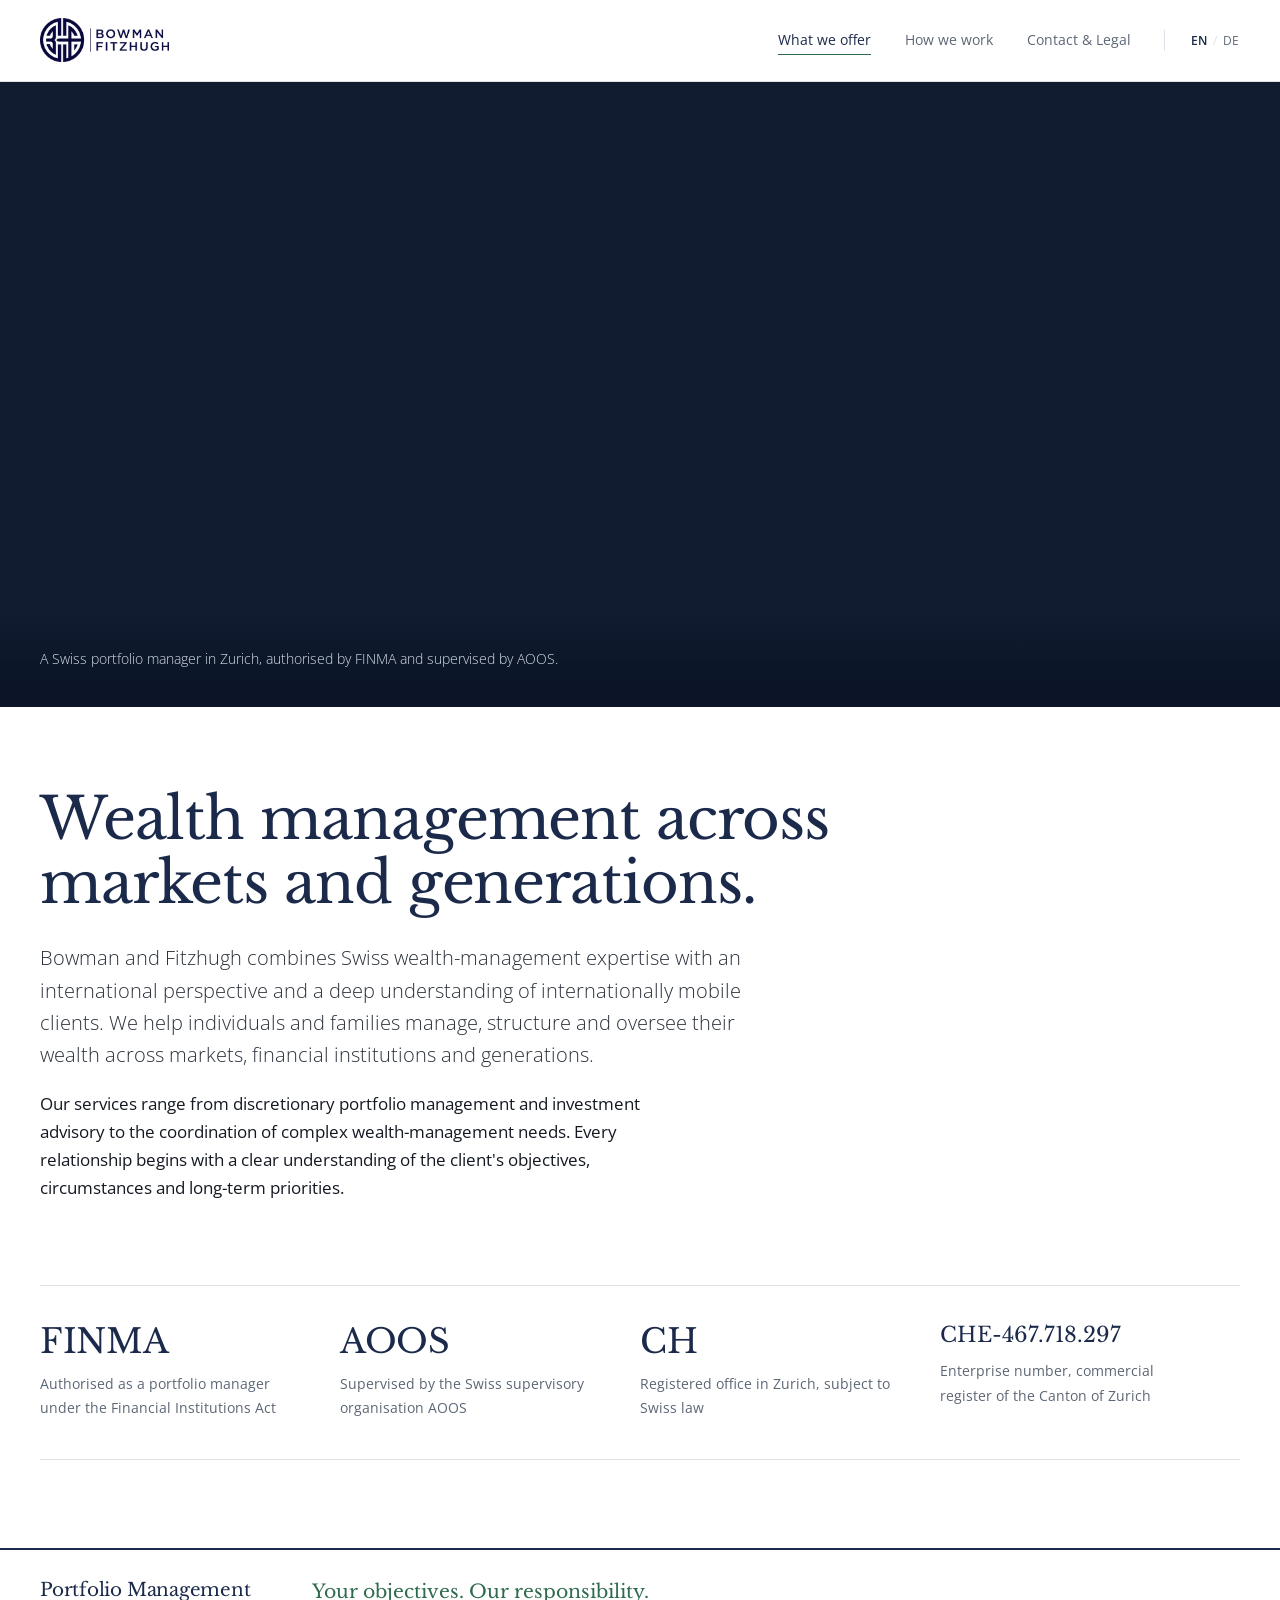
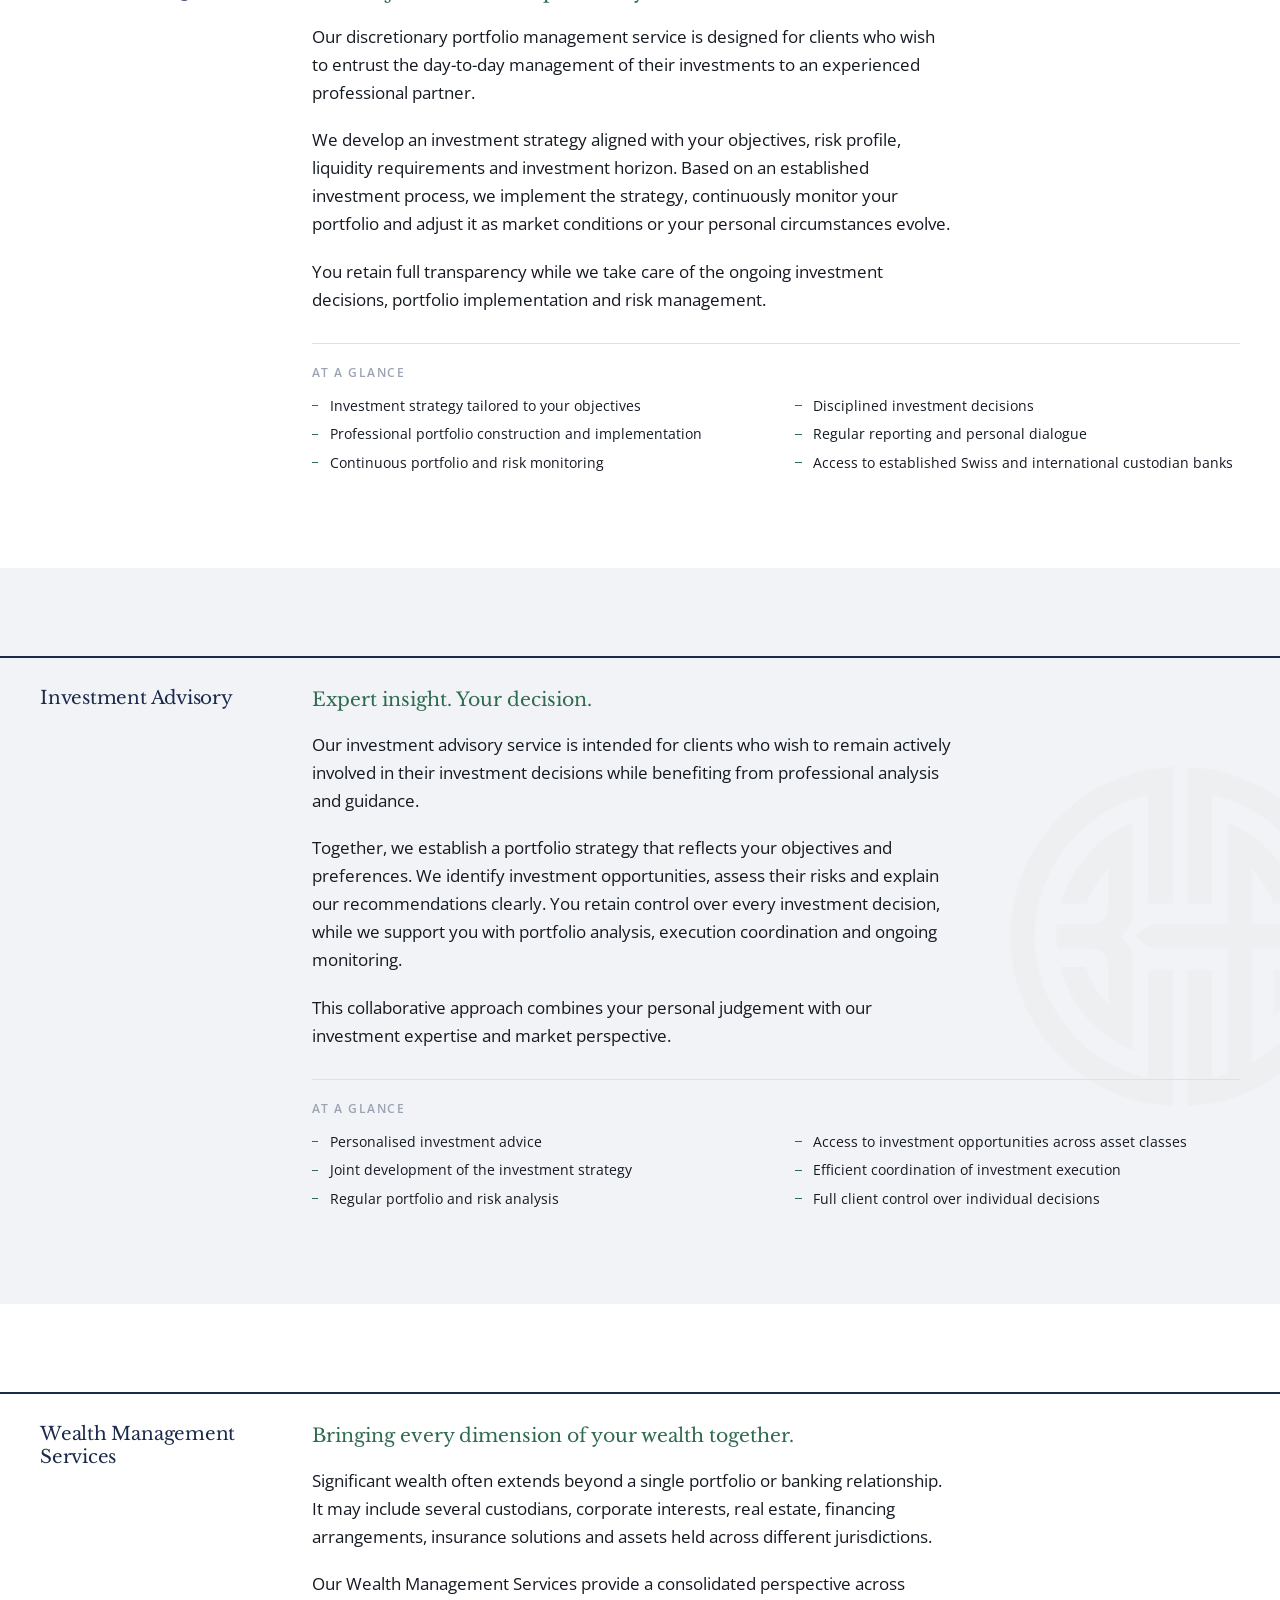
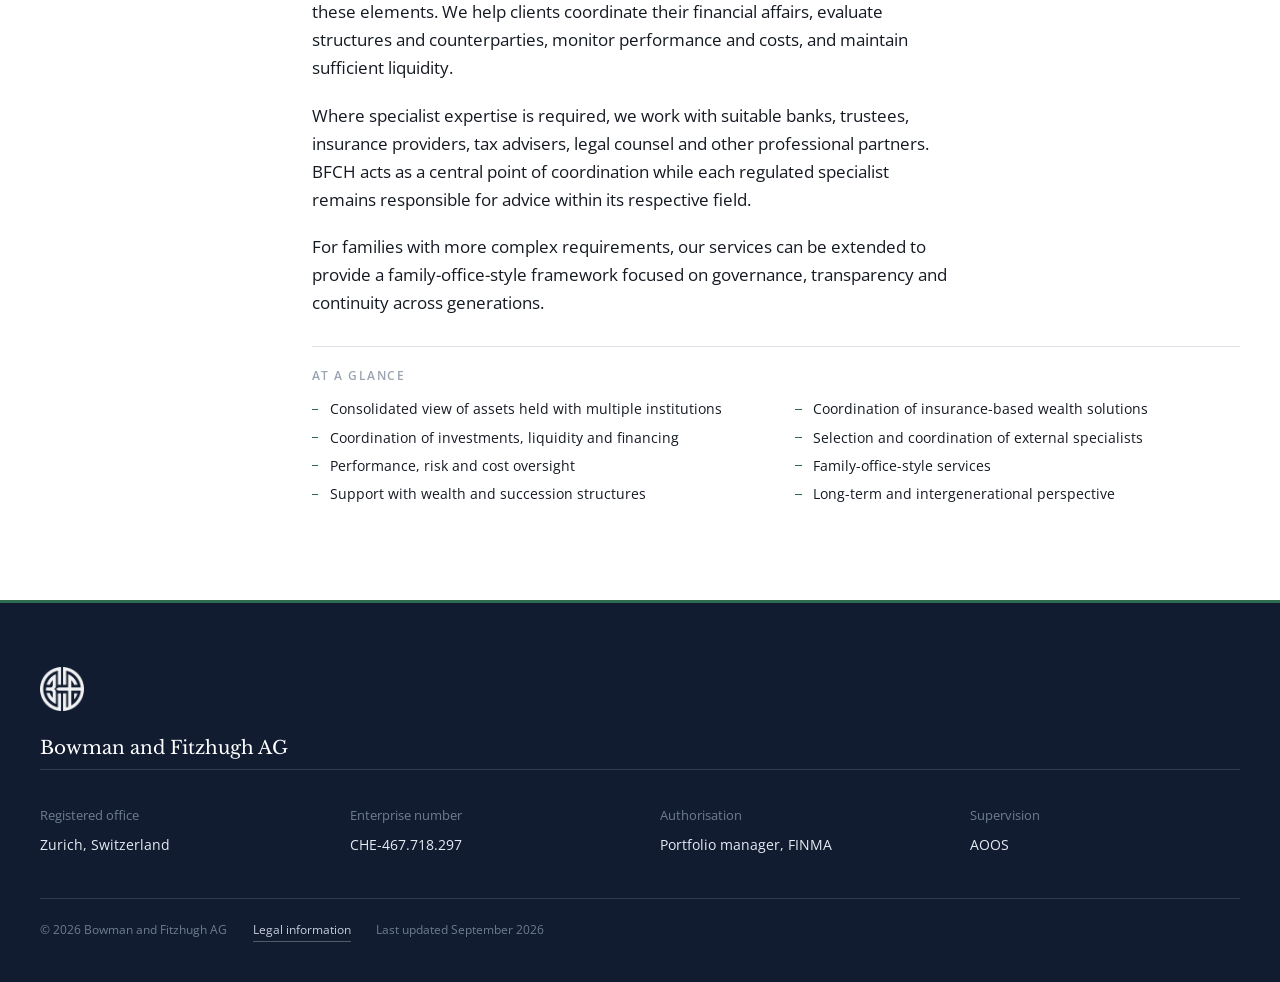
==== en/index.html @ 25d2392d "Add files via upload" ====
<!DOCTYPE html>
<html lang="en">
<head>
<meta charset="utf-8">
<meta name="viewport" content="width=device-width, initial-scale=1">
<title>Bowman and Fitzhugh AG — Portfolio management, Zurich</title>
<meta name="description" content="Swiss portfolio manager in Zurich, authorised by FINMA under the Financial Institutions Act and supervised by AOOS. Discretionary and advisory mandates.">
<link rel="canonical" href="https://ch.bfcapital.com/en/">
<link rel="alternate" hreflang="en" href="https://ch.bfcapital.com/en/">
<link rel="alternate" hreflang="de-CH" href="https://ch.bfcapital.com/de/">
<link rel="alternate" hreflang="x-default" href="https://ch.bfcapital.com/en/">
<link rel="icon" type="image/png" href="/img/favicon.png">
<meta property="og:type" content="website">
<meta property="og:site_name" content="Bowman and Fitzhugh AG">
<meta property="og:title" content="Bowman and Fitzhugh AG — Portfolio management, Zurich">
<meta property="og:description" content="Swiss portfolio manager in Zurich, authorised by FINMA under the Financial Institutions Act and supervised by AOOS. Discretionary and advisory mandates.">
<meta property="og:url" content="https://ch.bfcapital.com/en/">
<meta property="og:image" content="https://ch.bfcapital.com/img/og-image.jpg">
<meta property="og:image:width" content="1200">
<meta property="og:image:height" content="630">
<meta property="og:locale" content="en_GB">
<meta property="og:locale:alternate" content="de_CH">
<meta name="twitter:card" content="summary_large_image">
<link rel="preload" href="/fonts/open-sans-latin-400-normal.woff2" as="font" type="font/woff2" crossorigin>
<link rel="preload" href="/fonts/libre-baskerville-latin-400-normal.woff2" as="font" type="font/woff2" crossorigin>
<link rel="stylesheet" href="/css/site.css">
<script type="application/ld+json">
{
  "@context": "https://schema.org",
  "@type": "FinancialService",
  "name": "Bowman and Fitzhugh AG",
  "legalName": "Bowman and Fitzhugh AG",
  "url": "https://ch.bfcapital.com/",
  "logo": "https://ch.bfcapital.com/img/lockup-blue.png",
  "image": "https://ch.bfcapital.com/img/og-image.jpg",
  "email": "contact@ch.bfcapital.com",
  "foundingDate": "2024-12-10",
  "address": {
    "@type": "PostalAddress",
    "streetAddress": "Dufourstrasse 49",
    "postalCode": "8008",
    "addressLocality": "Z\u00fcrich",
    "addressRegion": "ZH",
    "addressCountry": "CH"
  },
  "identifier": [
    { "@type": "PropertyValue", "propertyID": "UID", "value": "CHE-467.718.297" }
  ],
  "sameAs": [
    "https://www.zefix.ch/en/search/entity/list/firm/1669692",
    "https://www.linkedin.com/company/bowman-fitzhugh/",
    "https://bfcapital.com/"
  ],
  "areaServed": { "@type": "Country", "name": "Switzerland" },
  "availableLanguage": ["en", "de"],
  "additionalProperty": [
    { "@type": "PropertyValue", "name": "Regulator", "value": "FINMA" },
    { "@type": "PropertyValue", "name": "Authorisation", "value": "Portfolio manager under the Financial Institutions Act (FinIA)" },
    { "@type": "PropertyValue", "name": "Supervisory organisation", "value": "AOOS" },
    { "@type": "PropertyValue", "name": "Ombudsman", "value": "Finanzombudsstelle Schweiz (FINOS), affiliated 23 April 2025" },
    { "@type": "PropertyValue", "name": "Share capital", "value": "CHF 550000" }
  ]
}
</script>
</head>
<body class="en">
<header>
<div class="bar">
<a class="wordmark" href="/en/"><img alt="Bowman and Fitzhugh AG" src="/img/lockup-blue.png"/></a>
<nav>
<a aria-current="page" class="on" data-nav="home" href="/en/"><span data-l="en">What we offer</span></a>
<a data-nav="firm" href="/en/how-we-work/"><span data-l="en">How we work</span></a>
<a data-nav="contact" href="/en/contact-legal/"><span data-l="en">Contact &amp; Legal</span></a>
<span class="lang">
<a aria-current="true" class="on" href="/en/" hreflang="en" lang="en">EN</a><i>/</i><a href="/de/" hreflang="de-CH" lang="de-CH">DE</a>
</span>
</nav>
</div>
</header>

<div class="hero">
<picture>
<source media="(max-width:700px)" srcset="/img/bfch-hero-mobile.webp 900w" type="image/webp"/>
<source sizes="100vw" srcset="/img/bfch-hero-800.webp 800w, /img/bfch-hero-1100.webp 1100w" type="image/webp"/>
<img alt="Zurich's old town and the Hong Kong skyline merged into a single waterfront: St. Peter's clock tower, the Fraumunster spire and the Grossmunster twin towers on the left, the Bank of China Tower and the IFC tower on the right." decoding="async" fetchpriority="high" height="876" src="/img/bfch-hero-1100.jpg" width="1795"/>
</picture>
<div class="cap">
<div>
<p data-l="en">A Swiss portfolio manager in Zurich, authorised by FINMA and supervised by AOOS.</p>

</div>
</div>
</div>
<main>

<div class="page on" id="p-home">
<div class="wrap mast">
<div data-l="en">
<h1>Wealth management across<br/>markets and generations.</h1>
<p class="lede">Bowman and Fitzhugh combines Swiss wealth-management expertise with an international perspective and a deep understanding of internationally mobile clients. We help individuals and families manage, structure and oversee their wealth across markets, financial institutions and generations.</p>
<p>Our services range from discretionary portfolio management and investment advisory to the coordination of complex wealth-management needs. Every relationship begins with a clear understanding of the client's objectives, circumstances and long-term priorities.</p>
</div>

</div>
<div class="wrap">
<div class="tiles">
<div class="tile">
<span class="tok">FINMA</span>
<p data-l="en">Authorised as a portfolio manager under the Financial Institutions Act</p>

</div>
<div class="tile">
<span class="tok">AOOS</span>
<p data-l="en">Supervised by the Swiss supervisory organisation AOOS</p>

</div>
<div class="tile">
<span class="tok">CH</span>
<p data-l="en">Registered office in Zurich, subject to Swiss law</p>

</div>
<div class="tile">
<span class="tok sm">CHE-467.718.297</span>
<p data-l="en">Enterprise number, commercial register of the Canton of Zurich</p>

</div>
</div>
</div>
<section class="block">
<div class="wrap cols svc">
<div class="side">
<h2 data-l="en">Portfolio Management</h2>

</div>
<div>
<div data-l="en">
<p class="strap">Your objectives. Our responsibility.</p>
<p>Our discretionary portfolio management service is designed for clients who wish to entrust the day-to-day management of their investments to an experienced professional partner.</p>
<p>We develop an investment strategy aligned with your objectives, risk profile, liquidity requirements and investment horizon. Based on an established investment process, we implement the strategy, continuously monitor your portfolio and adjust it as market conditions or your personal circumstances evolve.</p>
<p>You retain full transparency while we take care of the ongoing investment decisions, portfolio implementation and risk management.</p>
<div class="glance">
<h4>AT A GLANCE</h4>
<ul>
<li>Investment strategy tailored to your objectives</li>
<li>Professional portfolio construction and implementation</li>
<li>Continuous portfolio and risk monitoring</li>
<li>Disciplined investment decisions</li>
<li>Regular reporting and personal dialogue</li>
<li>Access to established Swiss and international custodian banks</li>
</ul>
</div>
</div>

</div>
</div>
</section>
<section class="block wash mark">
<div class="wrap cols svc">
<div class="side">
<h2 data-l="en">Investment Advisory</h2>

</div>
<div>
<div data-l="en">
<p class="strap">Expert insight. Your decision.</p>
<p>Our investment advisory service is intended for clients who wish to remain actively involved in their investment decisions while benefiting from professional analysis and guidance.</p>
<p>Together, we establish a portfolio strategy that reflects your objectives and preferences. We identify investment opportunities, assess their risks and explain our recommendations clearly. You retain control over every investment decision, while we support you with portfolio analysis, execution coordination and ongoing monitoring.</p>
<p>This collaborative approach combines your personal judgement with our investment expertise and market perspective.</p>
<div class="glance">
<h4>AT A GLANCE</h4>
<ul>
<li>Personalised investment advice</li>
<li>Joint development of the investment strategy</li>
<li>Regular portfolio and risk analysis</li>
<li>Access to investment opportunities across asset classes</li>
<li>Efficient coordination of investment execution</li>
<li>Full client control over individual decisions</li>
</ul>
</div>
</div>

</div>
</div>
</section>
<section class="block">
<div class="wrap cols svc">
<div class="side">
<h2 data-l="en">Wealth Management Services</h2>

</div>
<div>
<div data-l="en">
<p class="strap">Bringing every dimension of your wealth together.</p>
<p>Significant wealth often extends beyond a single portfolio or banking relationship. It may include several custodians, corporate interests, real estate, financing arrangements, insurance solutions and assets held across different jurisdictions.</p>
<p>Our Wealth Management Services provide a consolidated perspective across these elements. We help clients coordinate their financial affairs, evaluate structures and counterparties, monitor performance and costs, and maintain sufficient liquidity.</p>
<p>Where specialist expertise is required, we work with suitable banks, trustees, insurance providers, tax advisers, legal counsel and other professional partners. BFCH acts as a central point of coordination while each regulated specialist remains responsible for advice within its respective field.</p>
<p>For families with more complex requirements, our services can be extended to provide a family-office-style framework focused on governance, transparency and continuity across generations.</p>
<div class="glance">
<h4>AT A GLANCE</h4>
<ul>
<li>Consolidated view of assets held with multiple institutions</li>
<li>Coordination of investments, liquidity and financing</li>
<li>Performance, risk and cost oversight</li>
<li>Support with wealth and succession structures</li>
<li>Coordination of insurance-based wealth solutions</li>
<li>Selection and coordination of external specialists</li>
<li>Family-office-style services</li>
<li>Long-term and intergenerational perspective</li>
</ul>
</div>
</div>

</div>
</div>
</section>
</div>




</main>
<footer>
<div class="fin">
<img alt="" class="fmark" src="/img/mark-white.png"/>
<p class="fname">Bowman and Fitzhugh AG</p>
<div class="fcols">
<div>
<h4 data-l="en">Registered office</h4>

<p class="val" data-l="en">Zurich, Switzerland</p>

</div>
<div>
<h4 data-l="en">Enterprise number</h4>

<p class="val">CHE-467.718.297</p>
</div>
<div>
<h4 data-l="en">Authorisation</h4>

<p class="val" data-l="en">Portfolio manager, FINMA</p>

</div>
<div>
<h4 data-l="en">Supervision</h4>

<p class="val">AOOS</p>
</div>
</div>
<div class="fbot">
<span>© 2026 Bowman and Fitzhugh AG</span>
<a href="/en/contact-legal/"><span data-l="en">Legal information</span></a>
<span data-l="en">Last updated September 2026</span>

</div>
</div>
</footer>

</body>
</html>
---- css/site.css ----
/* Self-hosted fonts (SIL Open Font License 1.1). No third-party requests. */
@font-face{font-family:"Libre Baskerville";font-style:normal;font-weight:400;font-display:swap;src:url(/fonts/libre-baskerville-latin-ext-400-normal.woff2) format("woff2");unicode-range:U+0100-02BA,U+02BD-02C5,U+02C7-02CC,U+02CE-02D7,U+02DD-02FF,U+0304,U+0308,U+0329,U+1D00-1DBF,U+1E00-1E9F,U+1EF2-1EFF,U+2020,U+20A0-20AB,U+20AD-20C0,U+2113,U+2C60-2C7F,U+A720-A7FF}
@font-face{font-family:"Libre Baskerville";font-style:normal;font-weight:400;font-display:swap;src:url(/fonts/libre-baskerville-latin-400-normal.woff2) format("woff2");unicode-range:U+0000-00FF,U+0131,U+0152-0153,U+02BB-02BC,U+02C6,U+02DA,U+02DC,U+0304,U+0308,U+0329,U+2000-206F,U+20AC,U+2122,U+2191,U+2193,U+2212,U+2215,U+FEFF,U+FFFD}
@font-face{font-family:"Libre Baskerville";font-style:italic;font-weight:400;font-display:swap;src:url(/fonts/libre-baskerville-latin-ext-400-italic.woff2) format("woff2");unicode-range:U+0100-02BA,U+02BD-02C5,U+02C7-02CC,U+02CE-02D7,U+02DD-02FF,U+0304,U+0308,U+0329,U+1D00-1DBF,U+1E00-1E9F,U+1EF2-1EFF,U+2020,U+20A0-20AB,U+20AD-20C0,U+2113,U+2C60-2C7F,U+A720-A7FF}
@font-face{font-family:"Libre Baskerville";font-style:italic;font-weight:400;font-display:swap;src:url(/fonts/libre-baskerville-latin-400-italic.woff2) format("woff2");unicode-range:U+0000-00FF,U+0131,U+0152-0153,U+02BB-02BC,U+02C6,U+02DA,U+02DC,U+0304,U+0308,U+0329,U+2000-206F,U+20AC,U+2122,U+2191,U+2193,U+2212,U+2215,U+FEFF,U+FFFD}
@font-face{font-family:"Open Sans";font-style:normal;font-weight:300;font-display:swap;src:url(/fonts/open-sans-latin-ext-300-normal.woff2) format("woff2");unicode-range:U+0100-02BA,U+02BD-02C5,U+02C7-02CC,U+02CE-02D7,U+02DD-02FF,U+0304,U+0308,U+0329,U+1D00-1DBF,U+1E00-1E9F,U+1EF2-1EFF,U+2020,U+20A0-20AB,U+20AD-20C0,U+2113,U+2C60-2C7F,U+A720-A7FF}
@font-face{font-family:"Open Sans";font-style:normal;font-weight:300;font-display:swap;src:url(/fonts/open-sans-latin-300-normal.woff2) format("woff2");unicode-range:U+0000-00FF,U+0131,U+0152-0153,U+02BB-02BC,U+02C6,U+02DA,U+02DC,U+0304,U+0308,U+0329,U+2000-206F,U+20AC,U+2122,U+2191,U+2193,U+2212,U+2215,U+FEFF,U+FFFD}
@font-face{font-family:"Open Sans";font-style:normal;font-weight:400;font-display:swap;src:url(/fonts/open-sans-latin-ext-400-normal.woff2) format("woff2");unicode-range:U+0100-02BA,U+02BD-02C5,U+02C7-02CC,U+02CE-02D7,U+02DD-02FF,U+0304,U+0308,U+0329,U+1D00-1DBF,U+1E00-1E9F,U+1EF2-1EFF,U+2020,U+20A0-20AB,U+20AD-20C0,U+2113,U+2C60-2C7F,U+A720-A7FF}
@font-face{font-family:"Open Sans";font-style:normal;font-weight:400;font-display:swap;src:url(/fonts/open-sans-latin-400-normal.woff2) format("woff2");unicode-range:U+0000-00FF,U+0131,U+0152-0153,U+02BB-02BC,U+02C6,U+02DA,U+02DC,U+0304,U+0308,U+0329,U+2000-206F,U+20AC,U+2122,U+2191,U+2193,U+2212,U+2215,U+FEFF,U+FFFD}
@font-face{font-family:"Open Sans";font-style:normal;font-weight:600;font-display:swap;src:url(/fonts/open-sans-latin-ext-600-normal.woff2) format("woff2");unicode-range:U+0100-02BA,U+02BD-02C5,U+02C7-02CC,U+02CE-02D7,U+02DD-02FF,U+0304,U+0308,U+0329,U+1D00-1DBF,U+1E00-1E9F,U+1EF2-1EFF,U+2020,U+20A0-20AB,U+20AD-20C0,U+2113,U+2C60-2C7F,U+A720-A7FF}
@font-face{font-family:"Open Sans";font-style:normal;font-weight:600;font-display:swap;src:url(/fonts/open-sans-latin-600-normal.woff2) format("woff2");unicode-range:U+0000-00FF,U+0131,U+0152-0153,U+02BB-02BC,U+02C6,U+02DA,U+02DC,U+0304,U+0308,U+0329,U+2000-206F,U+20AC,U+2122,U+2191,U+2193,U+2212,U+2215,U+FEFF,U+FFFD}

:root{
  --navy:#1B2A4A;
  --navy-deep:#111C31;
  --green:#2E6B4F;
  --paper:#FFFFFF;
  --wash:#F1F3F6;
  --ink:#141922;
  --muted:#5C6675;
  --faint:#9AA3B1;
  --rule:#DDE1E8;
  --measure:40rem;
}
*{box-sizing:border-box}
html{-webkit-text-size-adjust:100%;scroll-behavior:smooth}
body{
  margin:0;background:var(--paper);color:var(--ink);
  font-family:"Open Sans",-apple-system,BlinkMacSystemFont,"Segoe UI",Helvetica,Arial,sans-serif;
  font-size:16.5px;line-height:1.7;font-weight:400;
}
h1,h2,h3,h4{margin:0;color:var(--navy);font-weight:400}
h1,.serif{font-family:"Libre Baskerville",Georgia,serif}




/* ---------- logo ---------- */
.wordmark img,.wm img{display:block;height:44px;width:auto}
.wordmark,.wm{display:inline-block;line-height:1}
.wordmark .sub,.wm .sub{display:block;font-family:"Open Sans",sans-serif;font-size:.58rem;
  letter-spacing:.2em;color:var(--muted);margin-top:.3rem;padding-left:calc(44px + .5rem)}
.fmark{height:44px;width:auto;display:block;margin-bottom:1.3rem;opacity:.95}
.mark{position:relative;overflow:hidden}
.mark > *{position:relative;z-index:1}
.mark::after{content:"";position:absolute;z-index:0;top:50%;right:-70px;width:340px;height:340px;
  transform:translateY(-50%);background:url(/img/mark-watermark.png) no-repeat center/contain;opacity:.16;pointer-events:none}
@media (max-width:900px){.mark::after{display:none}}
@media (max-width:640px){.wordmark img,.wm img{height:34px}
  .wordmark .sub,.wm .sub{padding-left:calc(34px + .4rem);font-size:.54rem}}

/* ---------- header ---------- */
header{position:sticky;top:0;z-index:50;background:var(--paper);border-bottom:1px solid var(--rule)}
.bar{max-width:82rem;margin:0 auto;padding:1.15rem 2.5rem;
  display:flex;align-items:center;justify-content:space-between;gap:2rem;flex-wrap:wrap}
.wordmark{font-family:"Libre Baskerville",Georgia,serif;font-size:1.02rem;color:var(--navy);
  text-decoration:none;letter-spacing:.01em;white-space:nowrap}
.wordmark sup{font-size:.55em;color:var(--green);vertical-align:super;letter-spacing:0}
nav{display:flex;align-items:center;gap:2.1rem;flex-wrap:wrap}
nav a{font-size:.85rem;color:var(--muted);text-decoration:none;padding:.15rem 0;
  border-bottom:1.5px solid transparent}
nav a:hover{color:var(--navy)}
nav a.on{color:var(--navy);border-bottom-color:var(--green)}
.lang{padding-left:1.6rem;border-left:1px solid var(--rule);display:flex;gap:.35rem;align-items:center}
.lang button{background:none;border:0;padding:0;cursor:pointer;font:inherit;font-size:.78rem;
  color:var(--muted);letter-spacing:.04em}
.lang button.on{color:var(--navy);font-weight:600}
.lang i{color:var(--rule);font-style:normal;font-size:.78rem}

/* ---------- layout ---------- */
.page{display:none}
.page.on{display:block}
.wrap{max-width:82rem;margin:0 auto;padding:0 2.5rem}
.narrow{max-width:var(--measure)}
section.block{padding:5.5rem 0}
section.block.tight{padding:3.5rem 0}
.wash{background:var(--wash)}

h1{font-size:clamp(2.15rem,5.2vw,3.6rem);line-height:1.12;letter-spacing:-.018em}
h2{font-size:clamp(1.5rem,2.6vw,2.05rem);line-height:1.24;letter-spacing:-.012em;
  font-family:"Libre Baskerville",Georgia,serif;margin-bottom:1.2rem}
h3{font-size:1.02rem;font-weight:600;font-family:"Open Sans",sans-serif;margin:2.2rem 0 .55rem;color:var(--navy)}
p{margin:0 0 1.2rem;max-width:var(--measure)}
.lede{font-size:clamp(1.08rem,1.6vw,1.28rem);line-height:1.58;color:#2B313B;font-weight:300;max-width:44rem}
.note{font-size:.88rem;color:var(--muted)}
.ph{color:#A9B1BD}

/* ---------- hero ---------- */
.hero{position:relative;background:var(--navy-deep);overflow:hidden}
.hero picture,.hero img{display:block;width:100%;height:auto}
.hero img{max-height:74vh;object-fit:cover;object-position:center bottom}
.hero .cap{
  position:absolute;left:0;right:0;bottom:0;padding:2.2rem 2.5rem;
  background:linear-gradient(to top,rgba(11,20,38,.94) 0%,rgba(11,20,38,.72) 45%,rgba(11,20,38,0) 100%);
}
.hero .cap div{max-width:82rem;margin:0 auto}
.hero .cap p{color:#D7DEEA;font-size:.9rem;margin:0;max-width:34rem;font-weight:300}
.hero .cap .code{color:#7C8CA6;margin-bottom:.5rem}
.hero .cap .code b{color:#6FAE8C}

/* ---------- masthead ---------- */
.mast{padding:5rem 0 4rem}
.mast h1{margin-bottom:1.6rem}

/* ---------- regulatory tiles (sound.capital stat-tile form) ---------- */
.tiles{display:grid;grid-template-columns:repeat(auto-fit,minmax(15rem,1fr));
  border-top:1px solid var(--rule)}
.tile{padding:2.4rem 2rem 2.4rem 0;border-bottom:1px solid var(--rule)}
.tile .tok{font-family:"Libre Baskerville",Georgia,serif;font-size:2.1rem;color:var(--navy);
  line-height:1;display:block;margin-bottom:.85rem;letter-spacing:-.01em;font-variant-numeric:tabular-nums}
.tile .tok.sm{font-size:1.32rem;letter-spacing:0}
.tile p{font-size:.9rem;color:var(--muted);margin:0;max-width:17rem}

/* ---------- quote ---------- */
.quote{border-left:2px solid var(--green);padding-left:2rem;max-width:44rem}
.quote p{font-family:"Libre Baskerville",Georgia,serif;font-size:clamp(1.15rem,2vw,1.5rem);
  line-height:1.5;color:var(--navy);margin:0}

/* ---------- two-col ---------- */
.cols{display:grid;grid-template-columns:14rem 1fr;gap:3rem}
.cols .side{border-top:2px solid var(--navy);padding-top:1rem}
.cols .side .code{margin-bottom:.3rem}
.cols .side h2{font-size:1.15rem;margin:0}

/* ---------- record ---------- */
.record{max-width:var(--measure);border-top:2px solid var(--navy);margin-top:1.5rem}
.record .row{display:grid;grid-template-columns:12rem 1fr;gap:1.5rem;
  padding:.72rem 0;border-bottom:1px solid var(--rule)}
.record dt{font-size:.85rem;color:var(--muted)}
.record dd{margin:0;font-size:.94rem;font-variant-numeric:tabular-nums}
.record dd a{color:var(--navy);text-decoration:none;border-bottom:1px solid var(--green)}
.record dd a:hover{color:var(--green)}

/* ---------- lists ---------- */
ul.plain{max-width:var(--measure);margin:0 0 1.3rem;padding:0;list-style:none}
ul.plain li{position:relative;padding-left:1.2rem;margin-bottom:.55rem}
ul.plain li::before{content:"";position:absolute;left:0;top:.78em;width:.45rem;height:1px;background:var(--green)}

.excl{max-width:var(--measure);padding:1.6rem 1.8rem;background:#fff;border:1px solid var(--rule);border-left:2px solid var(--navy)}
.excl h3{margin-top:0}
.excl p:last-child{margin-bottom:0}

/* ---------- service blocks ---------- */
.svc{border-top:2px solid var(--navy);padding-top:1.8rem;margin-top:0}
.svc .side{border-top:0;padding-top:0}
.svc + .svc{margin-top:4rem}
.strap{font-family:"Libre Baskerville",Georgia,serif;font-size:1.18rem;color:var(--green);
  line-height:1.4;margin:0 0 1.1rem}
.glance{margin-top:1.8rem;padding-top:1.2rem;border-top:1px solid var(--rule)}
.glance h4{font-size:.72rem;letter-spacing:.13em;color:var(--faint);font-weight:600;
  margin:0 0 .8rem;font-family:"Open Sans",sans-serif}
.glance ul{margin:0;padding:0;list-style:none;columns:2;column-gap:2.4rem}
.glance li{position:relative;padding-left:1.1rem;margin-bottom:.42rem;font-size:.9rem;
  break-inside:avoid;line-height:1.5}
.glance li::before{content:"";position:absolute;left:0;top:.7em;width:.4rem;height:1px;background:var(--green)}
@media (max-width:700px){.glance ul{columns:1}}

/* ---------- principles ---------- */
.prin{display:grid;grid-template-columns:repeat(auto-fit,minmax(17rem,1fr));
  gap:2.4rem 3rem;border-top:1px solid var(--rule);padding-top:2.4rem}
.prin h3{margin:0 0 .5rem;font-size:1.05rem;font-family:"Libre Baskerville",Georgia,serif;font-weight:400}
.prin p{font-size:.92rem;margin:0;max-width:none;color:#333A45}

/* ---------- legal ---------- */
.legal h3{margin-top:2.6rem;padding-top:1.2rem;border-top:1px solid var(--rule);font-size:1rem}
.legal h3:first-of-type{border-top:0;padding-top:0;margin-top:0}
.legal p{font-size:.94rem}
.legal a{color:var(--navy);text-decoration:none;border-bottom:1px solid var(--green)}
.legal a:hover{color:var(--green)}

/* ---------- footer ---------- */
footer{background:var(--navy-deep);color:#B9C3D4;border-top:3px solid var(--green)}
.fin{max-width:82rem;margin:0 auto;padding:4rem 2.5rem 2.5rem}
.fin .fname{font-family:"Libre Baskerville",Georgia,serif;color:#fff;font-size:1.15rem;margin-bottom:.4rem}
.fin .ftag{font-size:.85rem;color:#7C8CA6;margin-bottom:2.6rem;font-weight:300}
.fcols{display:grid;grid-template-columns:repeat(auto-fit,minmax(12rem,1fr));gap:2.2rem 2.5rem;
  border-top:1px solid rgba(255,255,255,.14);padding-top:2.2rem}
.fcols h4{font-size:.8rem;color:#6E7C93;font-weight:400;margin-bottom:.35rem}
.fcols div p,.fcols div a{font-size:.85rem;line-height:1.75;margin:0;color:#C9D2E0;display:block;text-decoration:none}
.fcols div a:hover{color:#fff}
.fcols .val{color:#E6EBF3;font-variant-numeric:tabular-nums}
.fbot{margin-top:2.6rem;padding-top:1.3rem;border-top:1px solid rgba(255,255,255,.14);
  font-size:.76rem;color:#6E7C93;display:flex;gap:1.6rem;flex-wrap:wrap;align-items:baseline}
.fbot a{color:#C6CEDC;text-decoration:none;border-bottom:1px solid rgba(255,255,255,.28)}
.fbot a:hover{color:#fff;border-bottom-color:#fff}
/* .fcols div p sets display:block and outranks the generic [data-l] hide,
   so the language switch needs a stronger pair of rules here */
.fcols div p[data-l]{display:none}
body.en .fcols div p[data-l="en"],
body.de .fcols div p[data-l="de"]{display:block}

/* ---------- language ---------- */
[data-l]{display:none}
body.en [data-l="en"]{display:revert}
body.de [data-l="de"]{display:revert}
/* display:revert would knock grid containers back to block */
body.en .prin[data-l="en"],body.de .prin[data-l="de"]{display:grid}

@media (max-width:820px){
  .cols{grid-template-columns:1fr;gap:1.6rem}
  .tile{padding-right:0}
}
@media (max-width:640px){
  .wrap,.bar,.fin{padding-left:1.35rem;padding-right:1.35rem}
  section.block{padding:3.4rem 0}
  .mast{padding:3.2rem 0 2.4rem}
  .record .row{grid-template-columns:1fr;gap:.1rem}
  .hero .cap{padding:1.4rem 1.35rem;position:static;background:var(--navy-deep)}
  .hero img{max-height:none}
  nav{gap:1.15rem}
}
@media (prefers-reduced-motion:reduce){html{scroll-behavior:auto}}
a:focus-visible,button:focus-visible{outline:2px solid var(--green);outline-offset:3px}

/* ---------- production: language switch is two real links, not buttons ---------- */
.lang a{font:inherit;font-size:.78rem;color:var(--muted);letter-spacing:.04em;text-decoration:none;padding:0;border:0}
.lang a.on{color:var(--navy);font-weight:600;border:0}

/* ---------- production fix (bug in the mockup): `.mast{padding:5rem 0 4rem}` wiped out the side
   padding that `.wrap` provides, so the page heading touched the screen edge on any window
   narrower than about 1310px, including phones. Side padding restored; nothing else changed. ---------- */
.mast{padding-left:2.5rem;padding-right:2.5rem}
@media (max-width:640px){.mast{padding-left:1.35rem;padding-right:1.35rem}}
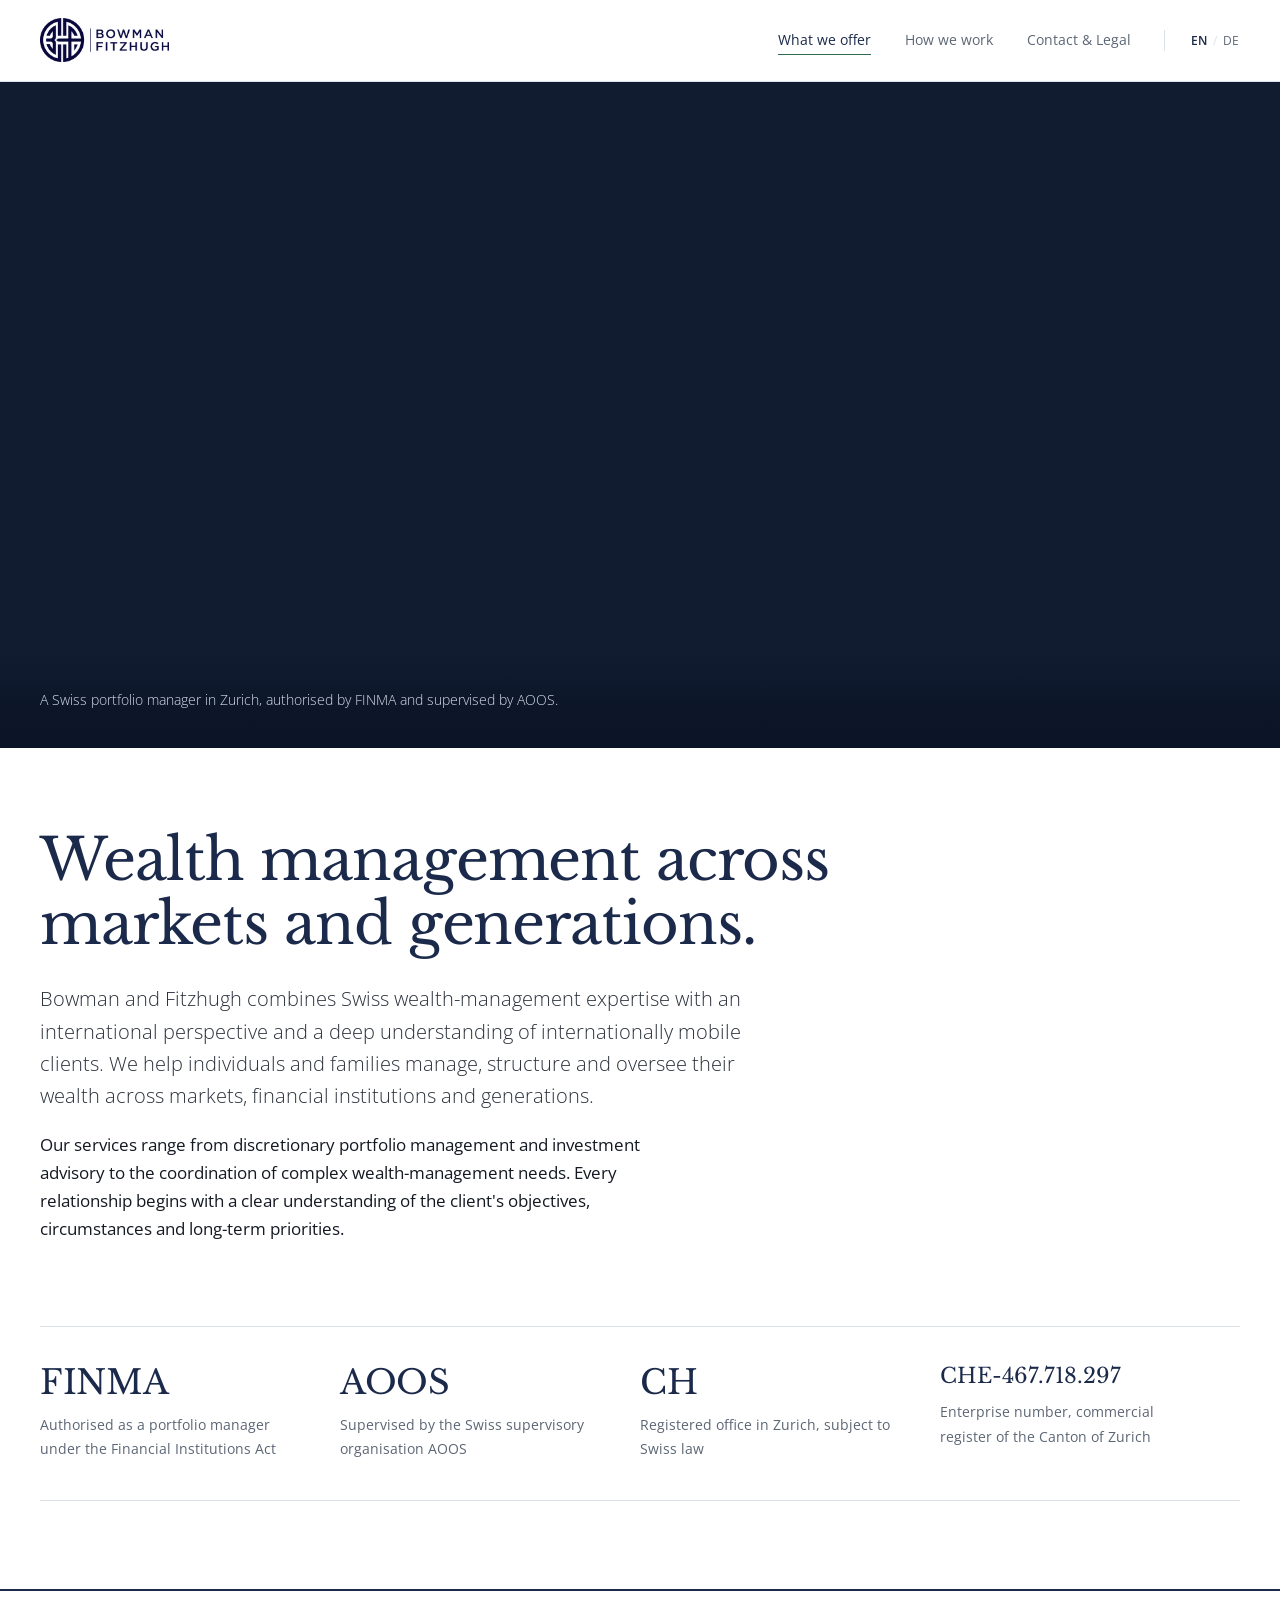
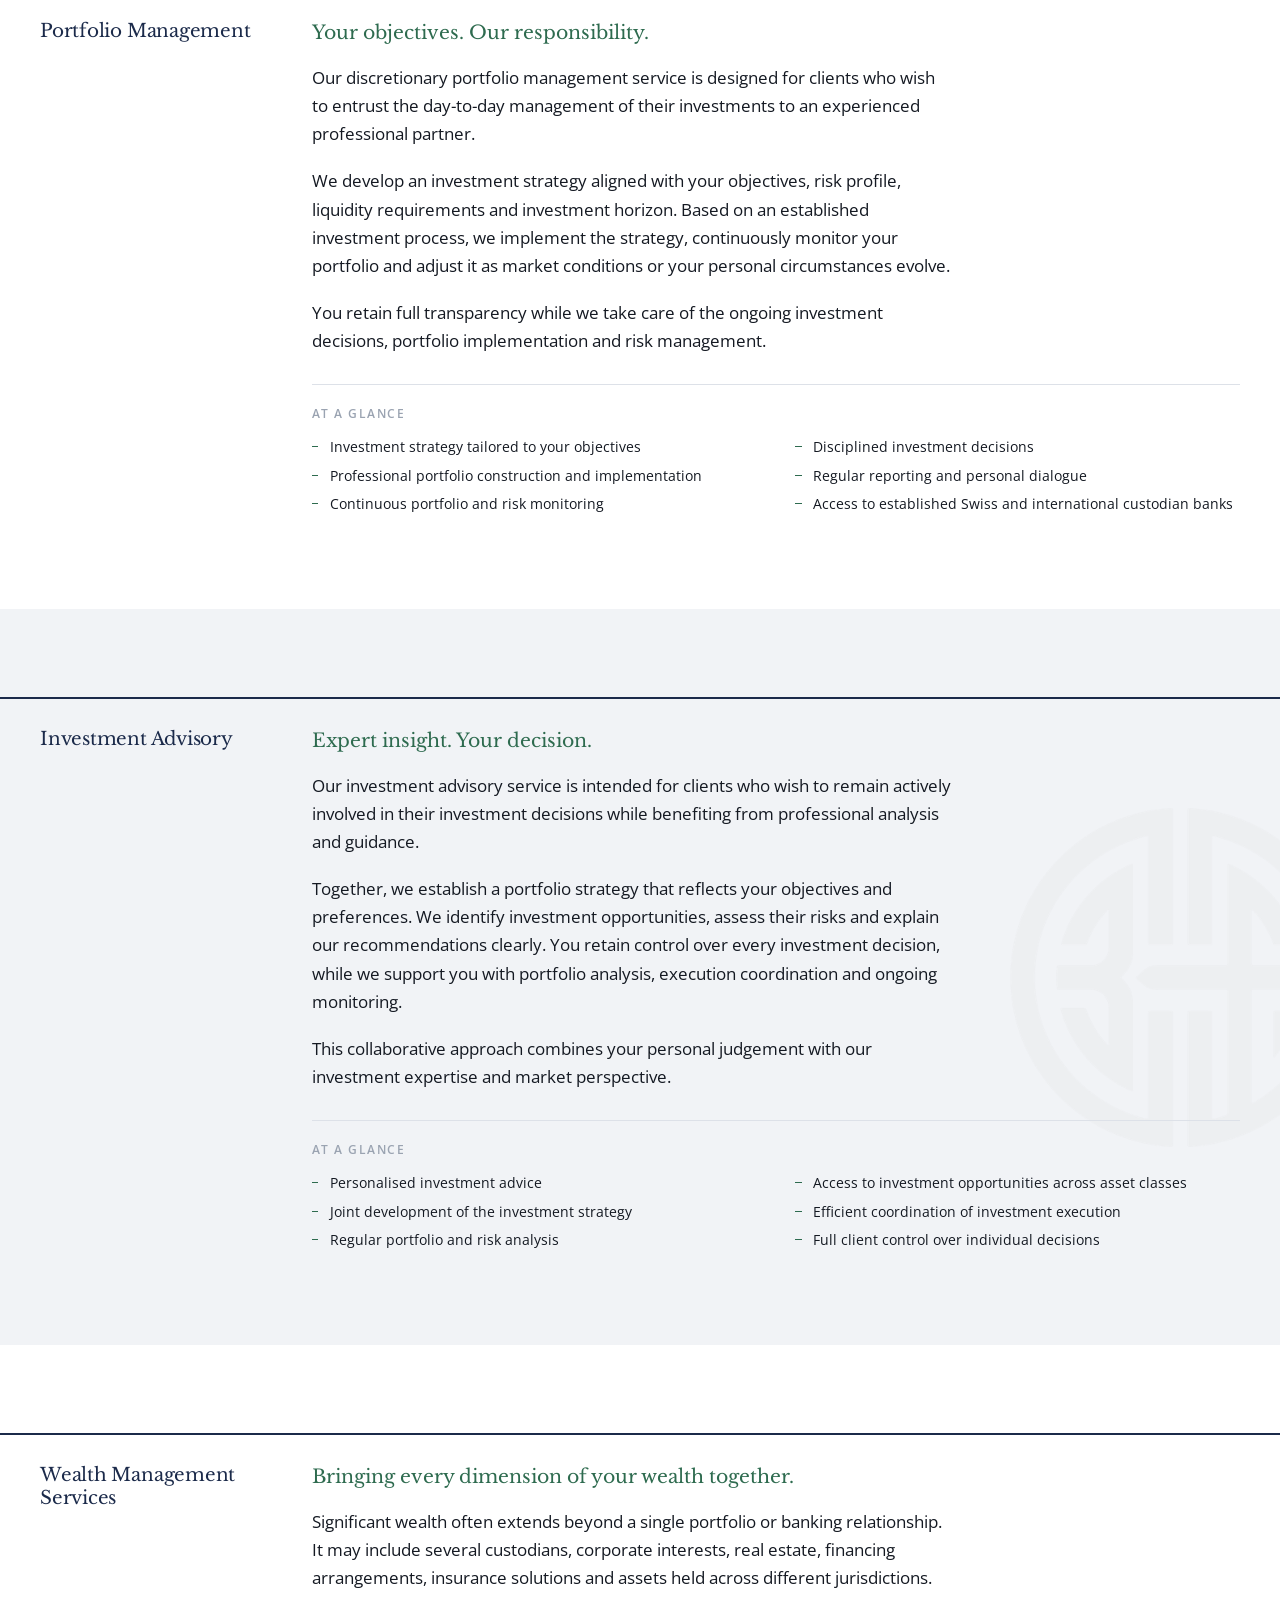
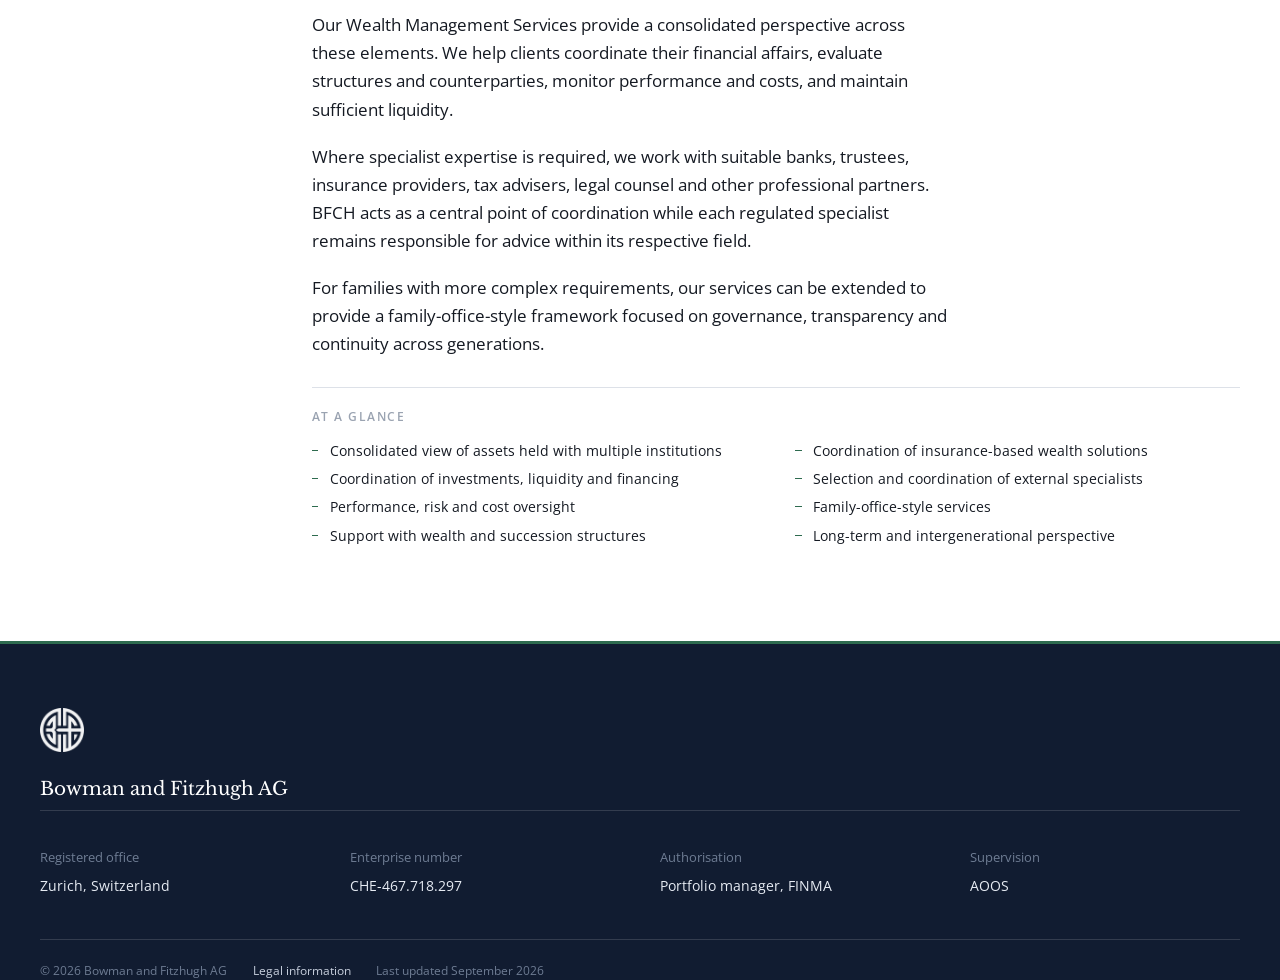
==== commit 3f6a5cc3: "version 2 with larger hero image" ====
--- a/en/index.html
+++ b/en/index.html
@@ -81,8 +81,8 @@
 <div class="hero">
 <picture>
 <source media="(max-width:700px)" srcset="/img/bfch-hero-mobile.webp 900w" type="image/webp"/>
-<source sizes="100vw" srcset="/img/bfch-hero-800.webp 800w, /img/bfch-hero-1100.webp 1100w" type="image/webp"/>
-<img alt="Zurich's old town and the Hong Kong skyline merged into a single waterfront: St. Peter's clock tower, the Fraumunster spire and the Grossmunster twin towers on the left, the Bank of China Tower and the IFC tower on the right." decoding="async" fetchpriority="high" height="876" src="/img/bfch-hero-1100.jpg" width="1795"/>
+<source sizes="100vw" srcset="/img/bfch-hero-800.webp 800w, /img/bfch-hero-1100.webp 1100w, /img/bfch-hero-1400.webp 1400w, /img/bfch-hero-1600.webp 1600w" type="image/webp"/>
+<img alt="Zurich's old town and the Hong Kong skyline merged into a single waterfront: St. Peter's clock tower, the Fraumunster spire and the Grossmunster twin towers on the left, the Bank of China Tower and the IFC tower on the right." decoding="async" fetchpriority="high" height="780" src="/img/bfch-hero-1400.jpg" width="1600"/>
 </picture>
 <div class="cap">
 <div>
